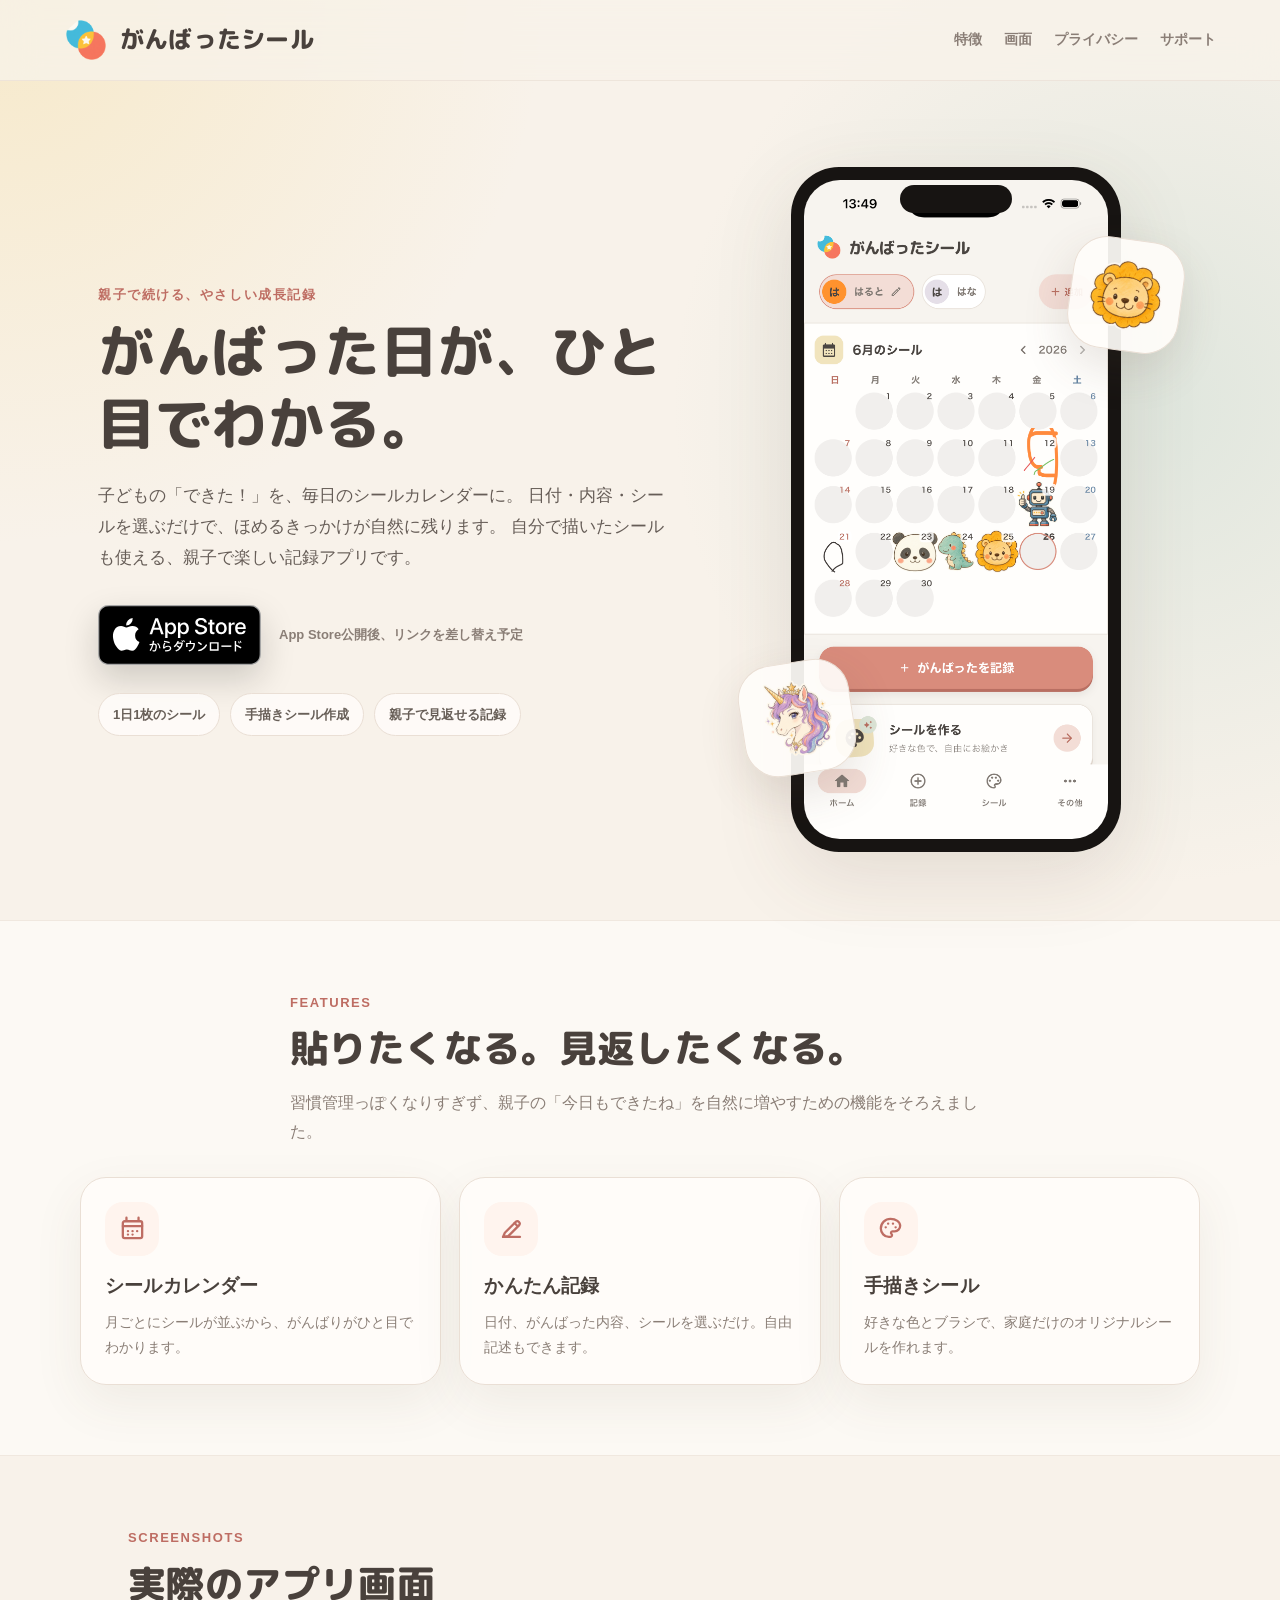
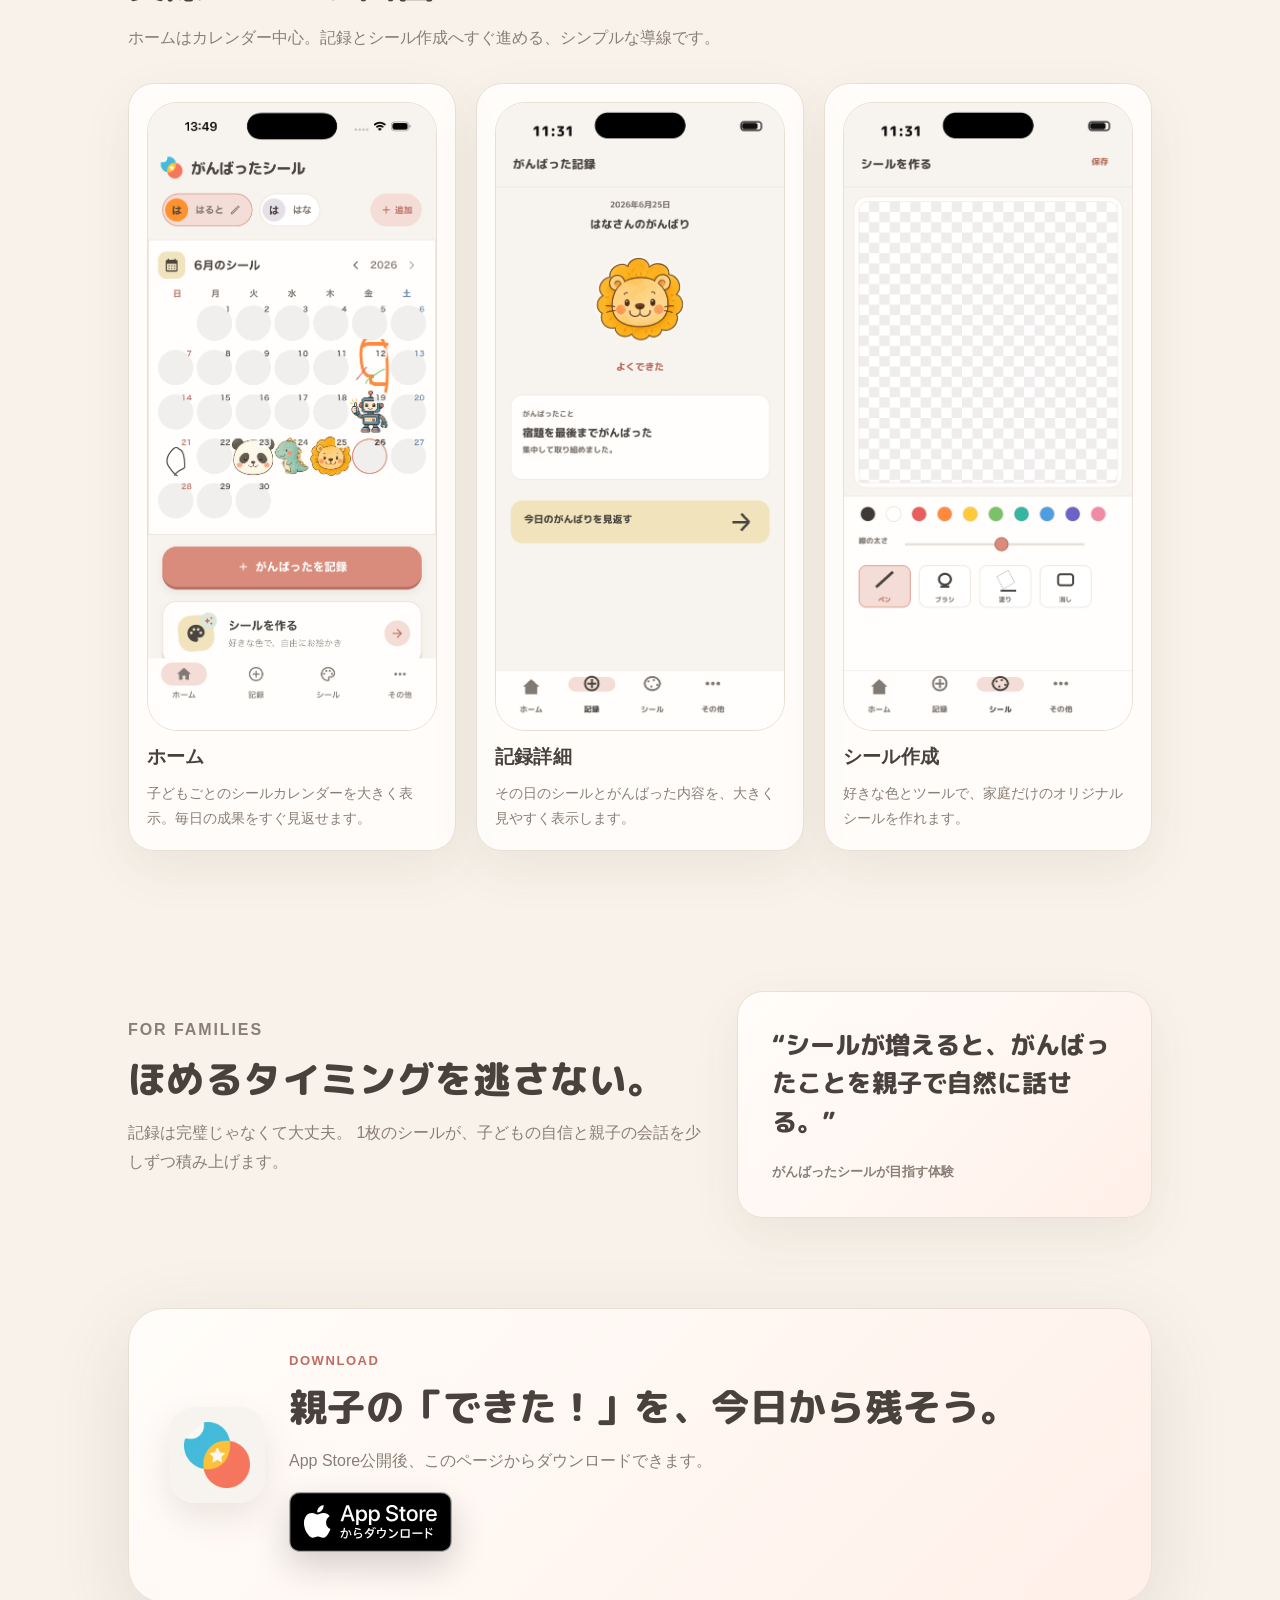
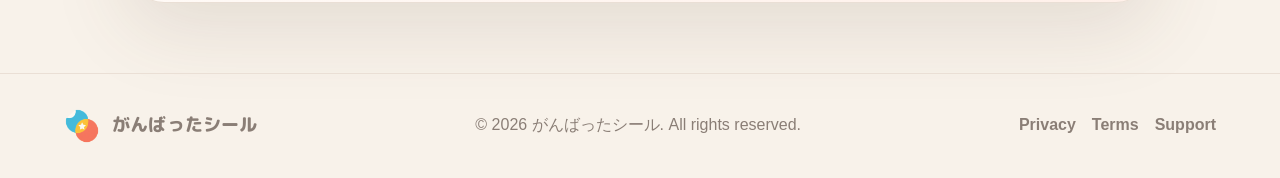
==== docs/index.html @ 775754ea "[Mod] dir" ====
<!doctype html>
<html lang="ja">
<head>
  <meta charset="utf-8">
  <meta name="viewport" content="width=device-width, initial-scale=1">
  <meta name="theme-color" content="#F8F2EA">
  <meta name="description" content="がんばったシールは、子どもの「できた！」をシールカレンダーと手描きシールで楽しく残せる子育て記録アプリです。">
  <meta property="og:title" content="がんばったシール">
  <meta property="og:description" content="子どものがんばりを、シールで見える化。親子で続けやすい、やさしい記録アプリ。">
  <meta property="og:type" content="website">
  <meta property="og:image" content="assets/brand/app_icon.png">
  <title>がんばったシール｜子どもの「できた！」を楽しく残すアプリ</title>
  <link rel="icon" type="image/png" href="favicon.png">
  <link rel="manifest" href="manifest.json">
  <link rel="stylesheet" href="styles.css">
</head>
<body>
  <header class="site-header">
    <a class="brand" href="./" aria-label="がんばったシール ホーム">
      <img src="assets/brand/logo_mark.png" width="44" height="44" alt="">
      <span>がんばったシール</span>
    </a>
    <nav class="site-nav" aria-label="主要メニュー">
      <a href="#features">特徴</a>
      <a href="#screens">画面</a>
      <a href="privacy/">プライバシー</a>
      <a href="support/">サポート</a>
    </nav>
  </header>

  <main>
    <section class="hero">
      <div class="hero-copy">
        <p class="eyebrow">親子で続ける、やさしい成長記録</p>
        <h1>がんばった日が、<br class="sp-break">ひと目でわかる。</h1>
        <p class="lead">
          子どもの「できた！」を、毎日のシールカレンダーに。
          日付・内容・シールを選ぶだけで、ほめるきっかけが自然に残ります。
          自分で描いたシールも使える、親子で楽しい記録アプリです。
        </p>
        <div class="hero-actions" id="download">
          <a class="app-store-badge" href="#download" aria-label="App Storeでダウンロード">
            <img src="assets/store/app-store-badge.svg" width="163" height="60" alt="App Storeからダウンロード">
          </a>
          <span class="release-note">App Store公開後、リンクを差し替え予定</span>
        </div>
        <ul class="trust-list" aria-label="アプリの特徴">
          <li>1日1枚のシール</li>
          <li>手描きシール作成</li>
          <li>親子で見返せる記録</li>
        </ul>
      </div>

      <div class="hero-visual" aria-label="アプリ画面プレビュー">
        <div class="phone-frame phone-frame--photo">
          <img src="assets/screenshots/app-current.png" alt="がんばったシールのホーム画面スクリーンショット">
        </div>
        <div class="floating-sticker sticker-lion">
          <img src="assets/stickers/lion.png" alt="">
        </div>
        <div class="floating-sticker sticker-unicorn">
          <img src="assets/stickers/unicorn.png" alt="">
        </div>
      </div>
    </section>

    <section class="section section--soft" id="features">
      <div class="section-heading">
        <p class="eyebrow">Features</p>
        <h2>貼りたくなる。見返したくなる。</h2>
        <p>
          習慣管理っぽくなりすぎず、親子の「今日もできたね」を自然に増やすための機能をそろえました。
        </p>
      </div>
      <div class="feature-grid feature-grid--three">
        <article class="feature-card">
          <span class="feature-icon" aria-hidden="true">
            <svg viewBox="0 0 24 24">
              <path d="M7 3v3M17 3v3M5.5 6h13A1.5 1.5 0 0 1 20 7.5v11A1.5 1.5 0 0 1 18.5 20h-13A1.5 1.5 0 0 1 4 18.5v-11A1.5 1.5 0 0 1 5.5 6Z"/>
              <path d="M4 10h16"/>
              <path d="M8.2 14.2h.1M12 14.2h.1M15.8 14.2h.1M8.2 17h.1M12 17h.1"/>
            </svg>
          </span>
          <h3>シールカレンダー</h3>
          <p>月ごとにシールが並ぶから、がんばりがひと目でわかります。</p>
        </article>
        <article class="feature-card">
          <span class="feature-icon" aria-hidden="true">
            <svg viewBox="0 0 24 24">
              <path d="M5 19h14"/>
              <path d="M6.5 15.5 15.6 6.4a2 2 0 0 1 2.8 2.8l-9.1 9.1L5 19l1.5-3.5Z"/>
              <path d="m14.5 7.5 2 2"/>
            </svg>
          </span>
          <h3>かんたん記録</h3>
          <p>日付、がんばった内容、シールを選ぶだけ。自由記述もできます。</p>
        </article>
        <article class="feature-card">
          <span class="feature-icon" aria-hidden="true">
            <svg viewBox="0 0 24 24">
              <path d="M12 4a8 8 0 0 0-8 8c0 3.7 2.9 7 6.7 7h1.1a1.5 1.5 0 0 0 1.1-2.5l-.2-.2a1.2 1.2 0 0 1 .9-2h1.9A4.5 4.5 0 0 0 20 9.8C20 6.6 16.5 4 12 4Z"/>
              <path d="M8 11h.1M10 8h.1M14 8h.1M16.2 11h.1"/>
            </svg>
          </span>
          <h3>手描きシール</h3>
          <p>好きな色とブラシで、家庭だけのオリジナルシールを作れます。</p>
        </article>
      </div>
    </section>

    <section class="section" id="screens">
      <div class="section-heading">
        <p class="eyebrow">Screenshots</p>
        <h2>実際のアプリ画面</h2>
        <p>ホームはカレンダー中心。記録とシール作成へすぐ進める、シンプルな導線です。</p>
      </div>
      <div class="screenshot-grid">
        <article class="screenshot-card">
          <div class="screenshot-crop">
            <img src="assets/screenshots/app-current.png" alt="ホーム画面全体">
          </div>
          <h3>ホーム</h3>
          <p>子どもごとのシールカレンダーを大きく表示。毎日の成果をすぐ見返せます。</p>
        </article>
        <article class="screenshot-card">
          <div class="screenshot-crop">
            <img src="assets/screenshots/record-detail.png" alt="がんばった記録の詳細画面">
          </div>
          <h3>記録詳細</h3>
          <p>その日のシールとがんばった内容を、大きく見やすく表示します。</p>
        </article>
        <article class="screenshot-card">
          <div class="screenshot-crop">
            <img src="assets/screenshots/custom-sticker-create.png" alt="手描きシール作成画面">
          </div>
          <h3>シール作成</h3>
          <p>好きな色とツールで、家庭だけのオリジナルシールを作れます。</p>
        </article>
      </div>
    </section>

    <section class="section section--split">
      <div>
        <p class="eyebrow">For families</p>
        <h2>ほめるタイミングを逃さない。</h2>
        <p>
          記録は完璧じゃなくて大丈夫。
          1枚のシールが、子どもの自信と親子の会話を少しずつ積み上げます。
        </p>
      </div>
      <div class="quote-card">
        <p>“シールが増えると、がんばったことを親子で自然に話せる。”</p>
        <span>がんばったシールが目指す体験</span>
      </div>
    </section>

    <section class="section section--download">
      <div class="download-card">
        <img src="assets/brand/app_icon.png" width="96" height="96" alt="がんばったシール アプリアイコン">
        <div>
          <p class="eyebrow">Download</p>
          <h2>親子の「できた！」を、今日から残そう。</h2>
          <p>App Store公開後、このページからダウンロードできます。</p>
          <a class="app-store-badge" href="#download" aria-label="App Storeでダウンロード">
            <img src="assets/store/app-store-badge.svg" width="163" height="60" alt="App Storeからダウンロード">
          </a>
        </div>
      </div>
    </section>
  </main>

  <footer class="site-footer">
    <div class="brand brand--footer">
      <img src="assets/brand/logo_mark.png" width="36" height="36" alt="">
      <span>がんばったシール</span>
    </div>
    <p>© 2026 がんばったシール. All rights reserved.</p>
    <nav aria-label="フッターメニュー">
      <a href="privacy/">Privacy</a>
      <a href="terms/">Terms</a>
      <a href="support/">Support</a>
    </nav>
  </footer>
</body>
</html>
---- docs/styles.css ----
@font-face {
  font-family: "GanbariRounded";
  src: url("assets/fonts/MPLUSRounded1c-ExtraBold.ttf") format("truetype");
  font-display: swap;
  font-weight: 800;
}

:root {
  --bg: #f8f2ea;
  --surface: #fffdfa;
  --surface-soft: #fff4ee;
  --ink: #49413c;
  --muted: #8a7e76;
  --line: #eadfd5;
  --coral: #df897d;
  --coral-dark: #be6d63;
  --mint: #9fc7bd;
  --yellow: #f4d98f;
  --lavender: #dcd5e8;
  --shadow: 0 24px 80px rgba(93, 72, 57, 0.13);
  --radius-xl: 36px;
  --radius-lg: 26px;
  --radius-md: 18px;
  color-scheme: light;
}

* {
  box-sizing: border-box;
}

html {
  scroll-behavior: smooth;
}

body {
  margin: 0;
  background:
    radial-gradient(circle at top left, rgba(244, 217, 143, .35), transparent 34rem),
    radial-gradient(circle at 90% 12%, rgba(159, 199, 189, .28), transparent 30rem),
    var(--bg);
  color: var(--ink);
  font-family: -apple-system, BlinkMacSystemFont, "Hiragino Sans", "Yu Gothic", "YuGothic", "Noto Sans JP", sans-serif;
  line-height: 1.8;
}

a {
  color: inherit;
  text-decoration: none;
}

img {
  max-width: 100%;
  display: block;
}

.site-header {
  position: sticky;
  top: 0;
  z-index: 20;
  display: flex;
  align-items: center;
  justify-content: space-between;
  gap: 24px;
  padding: 18px clamp(18px, 5vw, 72px);
  backdrop-filter: blur(18px);
  background: rgba(248, 242, 234, .78);
  border-bottom: 1px solid rgba(234, 223, 213, .7);
}

.brand {
  display: inline-flex;
  align-items: center;
  gap: 12px;
  font-family: "GanbariRounded", -apple-system, sans-serif;
  font-weight: 800;
  letter-spacing: .01em;
  font-size: clamp(18px, 2vw, 24px);
}

.brand img {
  border-radius: 14px;
}

.site-nav {
  display: flex;
  align-items: center;
  gap: 22px;
  color: var(--muted);
  font-weight: 800;
  font-size: 14px;
}

.site-nav a:hover,
.site-footer a:hover {
  color: var(--coral-dark);
}

.hero {
  display: grid;
  grid-template-columns: minmax(500px, 1.12fr) minmax(320px, .88fr);
  gap: clamp(32px, 4.6vw, 64px);
  align-items: center;
  max-width: 1180px;
  margin: 0 auto;
  padding: clamp(42px, 7vw, 86px) clamp(18px, 5vw, 48px) 68px;
}

.eyebrow {
  margin: 0 0 10px;
  color: var(--coral-dark);
  font-size: 13px;
  font-weight: 900;
  letter-spacing: .12em;
  text-transform: uppercase;
}

h1,
h2,
h3,
h4 {
  margin: 0;
  line-height: 1.28;
  letter-spacing: .01em;
}

h1,
h2 {
  font-family: "GanbariRounded", -apple-system, sans-serif;
  font-weight: 800;
}

h1 {
  font-size: clamp(36px, 4.4vw, 56px);
  max-width: 720px;
}

.sp-break {
  display: none;
}

h2 {
  font-size: clamp(26px, 3.2vw, 38px);
}

h3 {
  font-size: 19px;
}

.lead {
  max-width: 660px;
  margin: 22px 0 0;
  color: #665d57;
  font-size: clamp(15px, 1.45vw, 17px);
}

.hero-actions {
  display: flex;
  align-items: center;
  flex-wrap: wrap;
  gap: 14px 18px;
  margin-top: 32px;
}

.app-store-badge {
  display: inline-flex;
  width: fit-content;
  border-radius: 9px;
  box-shadow: 0 14px 34px rgba(23, 20, 18, .18);
  transition: transform .18s ease, box-shadow .18s ease;
}

.app-store-badge:hover {
  transform: translateY(-2px);
  box-shadow: 0 18px 42px rgba(23, 20, 18, .22);
}

.app-store-badge img {
  width: 163px;
  height: auto;
}

.release-note {
  color: var(--muted);
  font-size: 13px;
  font-weight: 700;
}

.trust-list {
  display: flex;
  gap: 10px;
  flex-wrap: wrap;
  margin: 28px 0 0;
  padding: 0;
  list-style: none;
}

.trust-list li {
  padding: 9px 14px;
  color: #685f58;
  background: rgba(255, 253, 250, .82);
  border: 1px solid var(--line);
  border-radius: 999px;
  font-size: 13px;
  font-weight: 800;
}

.hero-visual {
  position: relative;
  min-height: 590px;
}

.phone-frame {
  position: relative;
  width: min(330px, 78vw);
  margin: 0 auto;
  padding: 13px;
  background: #171412;
  border-radius: 48px;
  box-shadow: var(--shadow);
}

.phone-frame::before {
  content: "";
  position: absolute;
  top: 18px;
  left: 50%;
  width: 112px;
  height: 28px;
  transform: translateX(-50%);
  border-radius: 999px;
  background: #171412;
  z-index: 2;
}

.phone-frame--photo img {
  aspect-ratio: 1179 / 2556;
  width: 100%;
  height: auto;
  border-radius: 36px;
  object-fit: cover;
}

.floating-sticker {
  position: absolute;
  display: grid;
  place-items: center;
  width: 112px;
  height: 112px;
  padding: 12px;
  background: rgba(255, 253, 250, .92);
  border: 1px solid var(--line);
  border-radius: 34px;
  box-shadow: 0 18px 46px rgba(93, 72, 57, .14);
}

.sticker-lion {
  right: 0;
  top: 72px;
  transform: rotate(8deg);
}

.sticker-unicorn {
  left: 10px;
  bottom: 78px;
  transform: rotate(-9deg);
}

.section {
  max-width: 1120px;
  margin: 0 auto;
  padding: 70px clamp(18px, 5vw, 48px);
}

.section--soft {
  max-width: none;
  margin: 0;
  background: rgba(255, 253, 250, .62);
  border-block: 1px solid rgba(234, 223, 213, .65);
}

.section--soft > * {
  max-width: 1120px;
  margin-inline: auto;
}

.section-heading {
  max-width: 700px;
  margin-bottom: 30px;
}

.section-heading p:not(.eyebrow),
.section--split p {
  color: var(--muted);
  font-size: 16px;
}

.feature-grid,
.screen-grid {
  display: grid;
  grid-template-columns: repeat(4, minmax(0, 1fr));
  gap: 18px;
}

.feature-grid--three {
  grid-template-columns: repeat(3, minmax(0, 1fr));
}

.feature-card,
.screen-card,
.quote-card,
.legal-card {
  background: rgba(255, 253, 250, .9);
  border: 1px solid var(--line);
  border-radius: var(--radius-lg);
  box-shadow: 0 18px 50px rgba(93, 72, 57, .08);
}

.feature-card {
  padding: 24px;
}

.feature-icon {
  display: grid;
  place-items: center;
  width: 54px;
  height: 54px;
  margin-bottom: 18px;
  background: var(--surface-soft);
  border-radius: 18px;
  color: var(--coral-dark);
}

.feature-icon svg {
  width: 29px;
  height: 29px;
  fill: none;
  stroke: currentColor;
  stroke-width: 1.9;
  stroke-linecap: round;
  stroke-linejoin: round;
}

.feature-card p,
.screen-card p {
  margin: 12px 0 0;
  color: var(--muted);
  font-size: 14px;
}

.screen-grid {
  grid-template-columns: repeat(3, minmax(0, 1fr));
}

.screen-card {
  padding: 18px;
}

.screenshot-grid {
  display: grid;
  grid-template-columns: repeat(3, minmax(0, 1fr));
  gap: 20px;
  align-items: start;
}

.screenshot-card {
  display: flex;
  flex-direction: column;
  gap: 12px;
  padding: 18px;
  background: rgba(255, 253, 250, .94);
  border: 1px solid var(--line);
  border-radius: var(--radius-lg);
  box-shadow: 0 18px 50px rgba(93, 72, 57, .08);
}

.screenshot-card h3 {
  margin-top: 2px;
}

.screenshot-card p {
  margin: 0;
  color: var(--muted);
  font-size: 14px;
}

.screenshot-crop {
  overflow: hidden;
  background: #fff;
  border: 1px solid var(--line);
  border-radius: 30px;
  aspect-ratio: 1179 / 2556;
}

.screenshot-crop img {
  width: 100%;
  height: 100%;
  object-fit: cover;
  object-position: top center;
}

.section--split {
  display: grid;
  grid-template-columns: minmax(0, 1fr) minmax(280px, .72fr);
  gap: 32px;
  align-items: center;
}

.quote-card {
  padding: 34px;
  background: linear-gradient(135deg, #fffdfa, #fff0e9);
}

.quote-card p {
  margin: 0;
  color: var(--ink);
  font-family: "GanbariRounded", -apple-system, sans-serif;
  font-size: clamp(20px, 2.5vw, 25px);
  line-height: 1.55;
}

.section--download {
  padding-top: 20px;
}

.download-card {
  display: grid;
  grid-template-columns: auto minmax(0, 1fr);
  gap: 24px;
  align-items: center;
  padding: clamp(24px, 4vw, 40px);
  background: linear-gradient(135deg, #fffdfa, #fff0e9);
  border: 1px solid var(--line);
  border-radius: var(--radius-xl);
  box-shadow: var(--shadow);
}

.download-card > img {
  border-radius: 26px;
  box-shadow: 0 14px 34px rgba(93, 72, 57, .12);
}

.download-card p:not(.eyebrow) {
  color: var(--muted);
}

.quote-card span {
  display: block;
  margin-top: 18px;
  color: var(--muted);
  font-size: 13px;
  font-weight: 900;
}

.policy-links {
  display: flex;
  gap: 14px;
  flex-wrap: wrap;
}

.policy-links a,
.legal-back,
.contact-button {
  display: inline-flex;
  align-items: center;
  justify-content: center;
  min-height: 48px;
  padding: 10px 18px;
  color: var(--ink);
  background: #fffdfa;
  border: 1px solid var(--line);
  border-radius: 999px;
  font-weight: 900;
  box-shadow: 0 10px 26px rgba(93, 72, 57, .07);
}

.site-footer {
  display: flex;
  align-items: center;
  justify-content: space-between;
  gap: 18px;
  flex-wrap: wrap;
  padding: 34px clamp(18px, 5vw, 72px);
  color: var(--muted);
  border-top: 1px solid var(--line);
}

.brand--footer {
  font-size: 18px;
}

.site-footer p {
  margin: 0;
}

.site-footer nav {
  display: flex;
  gap: 16px;
  font-weight: 800;
}

.legal-main {
  max-width: 920px;
  margin: 0 auto;
  padding: 48px clamp(18px, 5vw, 48px) 84px;
}

.legal-hero {
  margin-bottom: 28px;
}

.legal-hero h1 {
  font-size: clamp(36px, 5vw, 58px);
}

.legal-meta {
  color: var(--muted);
  font-weight: 800;
}

.legal-card {
  padding: clamp(22px, 4vw, 42px);
}

.legal-card h2 {
  margin-top: 34px;
  font-size: 24px;
}

.legal-card h2:first-child {
  margin-top: 0;
}

.legal-card p {
  color: #665d57;
}

.legal-card ul {
  padding-left: 1.4em;
  color: #665d57;
}

.support-grid {
  display: grid;
  grid-template-columns: repeat(2, minmax(0, 1fr));
  gap: 16px;
  margin-top: 22px;
}

.support-item {
  padding: 22px;
  background: #fffdfa;
  border: 1px solid var(--line);
  border-radius: var(--radius-md);
}

.support-item h2 {
  margin: 0 0 8px;
  font-size: 20px;
}

.contact-box {
  margin-top: 24px;
  padding: 24px;
  background: var(--surface-soft);
  border-radius: var(--radius-lg);
}

@media (max-width: 920px) {
  .site-header {
    align-items: flex-start;
    flex-direction: column;
  }

  .site-nav {
    width: 100%;
    overflow-x: auto;
    padding-bottom: 2px;
  }

  .hero,
  .section--split {
    grid-template-columns: 1fr;
  }

  .hero-visual {
    min-height: auto;
  }

  .feature-grid,
  .screen-grid,
  .screenshot-grid,
  .support-grid {
    grid-template-columns: 1fr;
  }

  .download-card {
    grid-template-columns: 1fr;
  }

  .floating-sticker {
    width: 86px;
    height: 86px;
  }
}

@media (max-width: 560px) {
  .hero {
    padding-top: 34px;
  }

  h1 {
    font-size: clamp(34px, 10vw, 44px);
  }

  .sp-break {
    display: inline;
  }

  h2 {
    font-size: clamp(24px, 7vw, 31px);
  }

  .phone-frame {
    width: min(330px, 92vw);
    border-radius: 42px;
  }

  .site-header {
    gap: 12px;
    padding-block: 14px;
  }

  .brand {
    font-size: 18px;
  }

  .section {
    padding-block: 54px;
  }

  .screenshot-card,
  .feature-card {
    padding: 16px;
  }

  .sticker-lion {
    right: -4px;
    top: 28px;
  }

  .sticker-unicorn {
    left: -2px;
    bottom: 32px;
  }
}
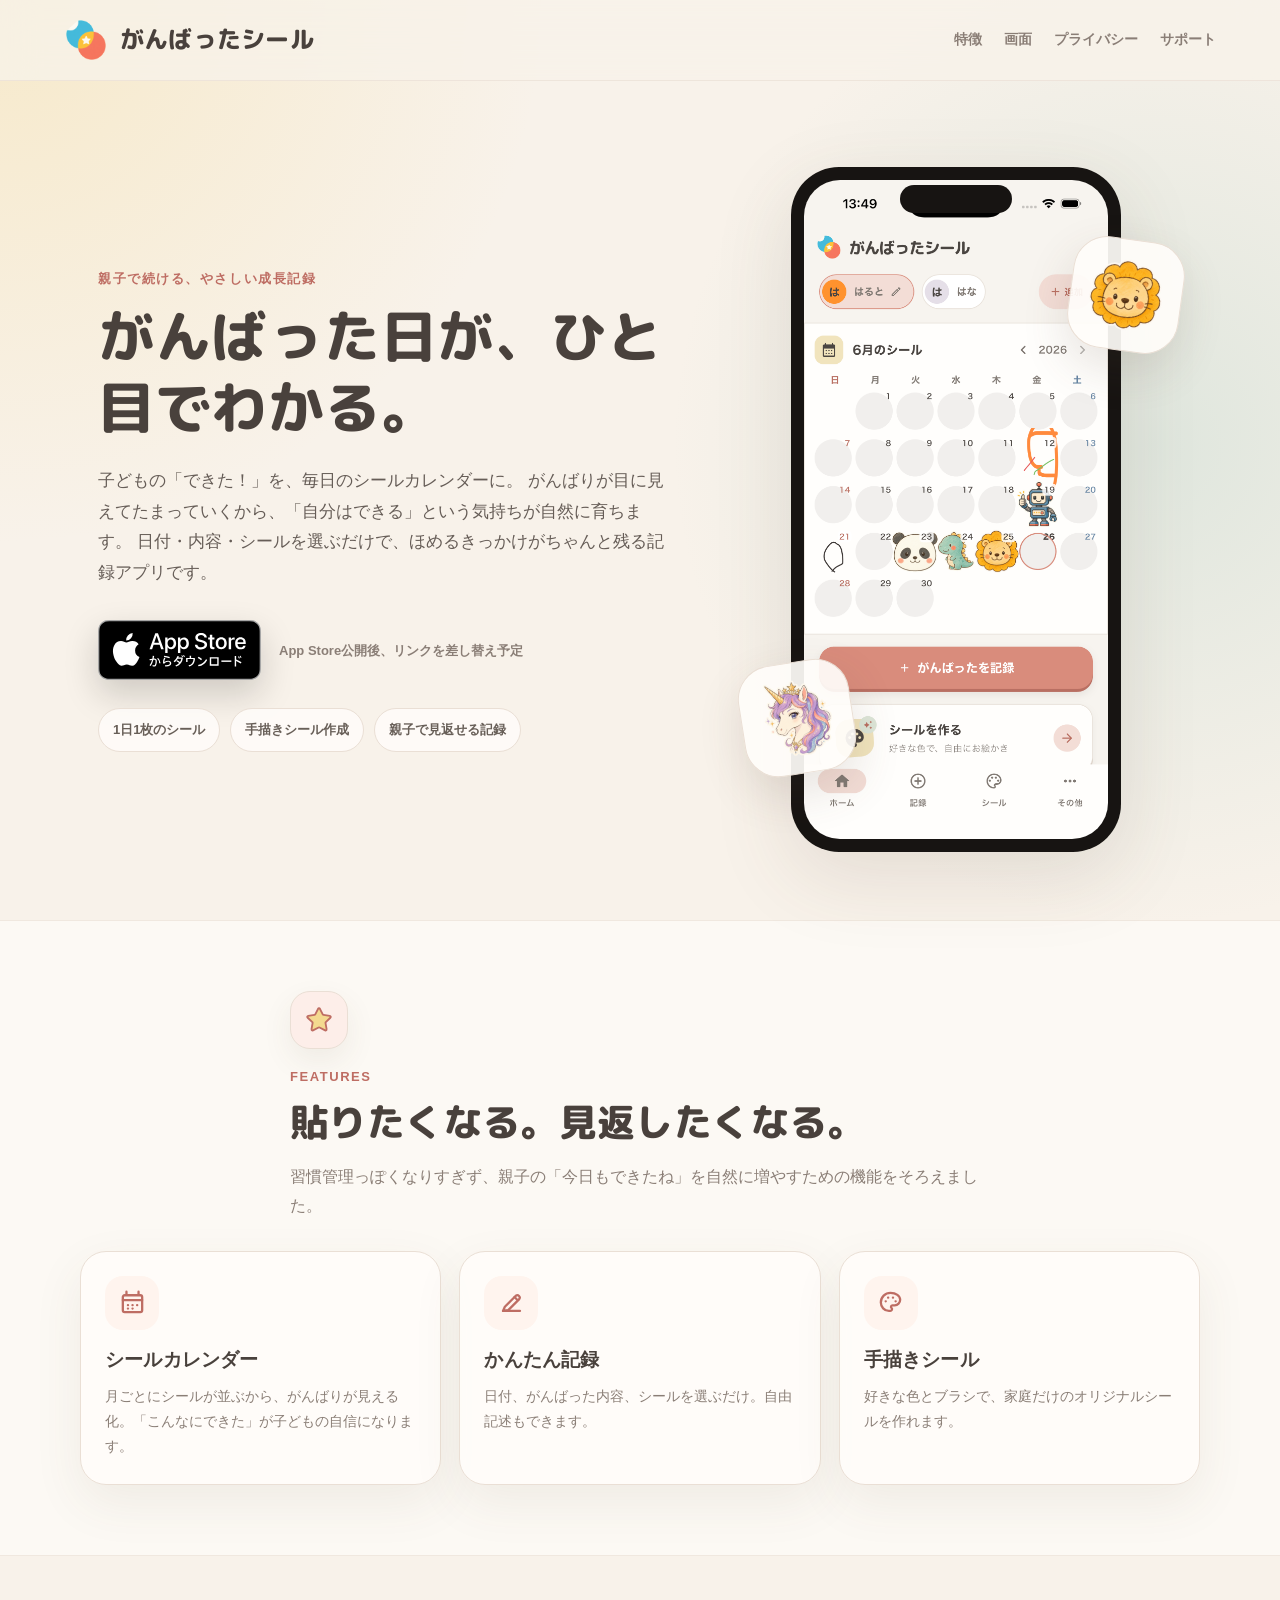
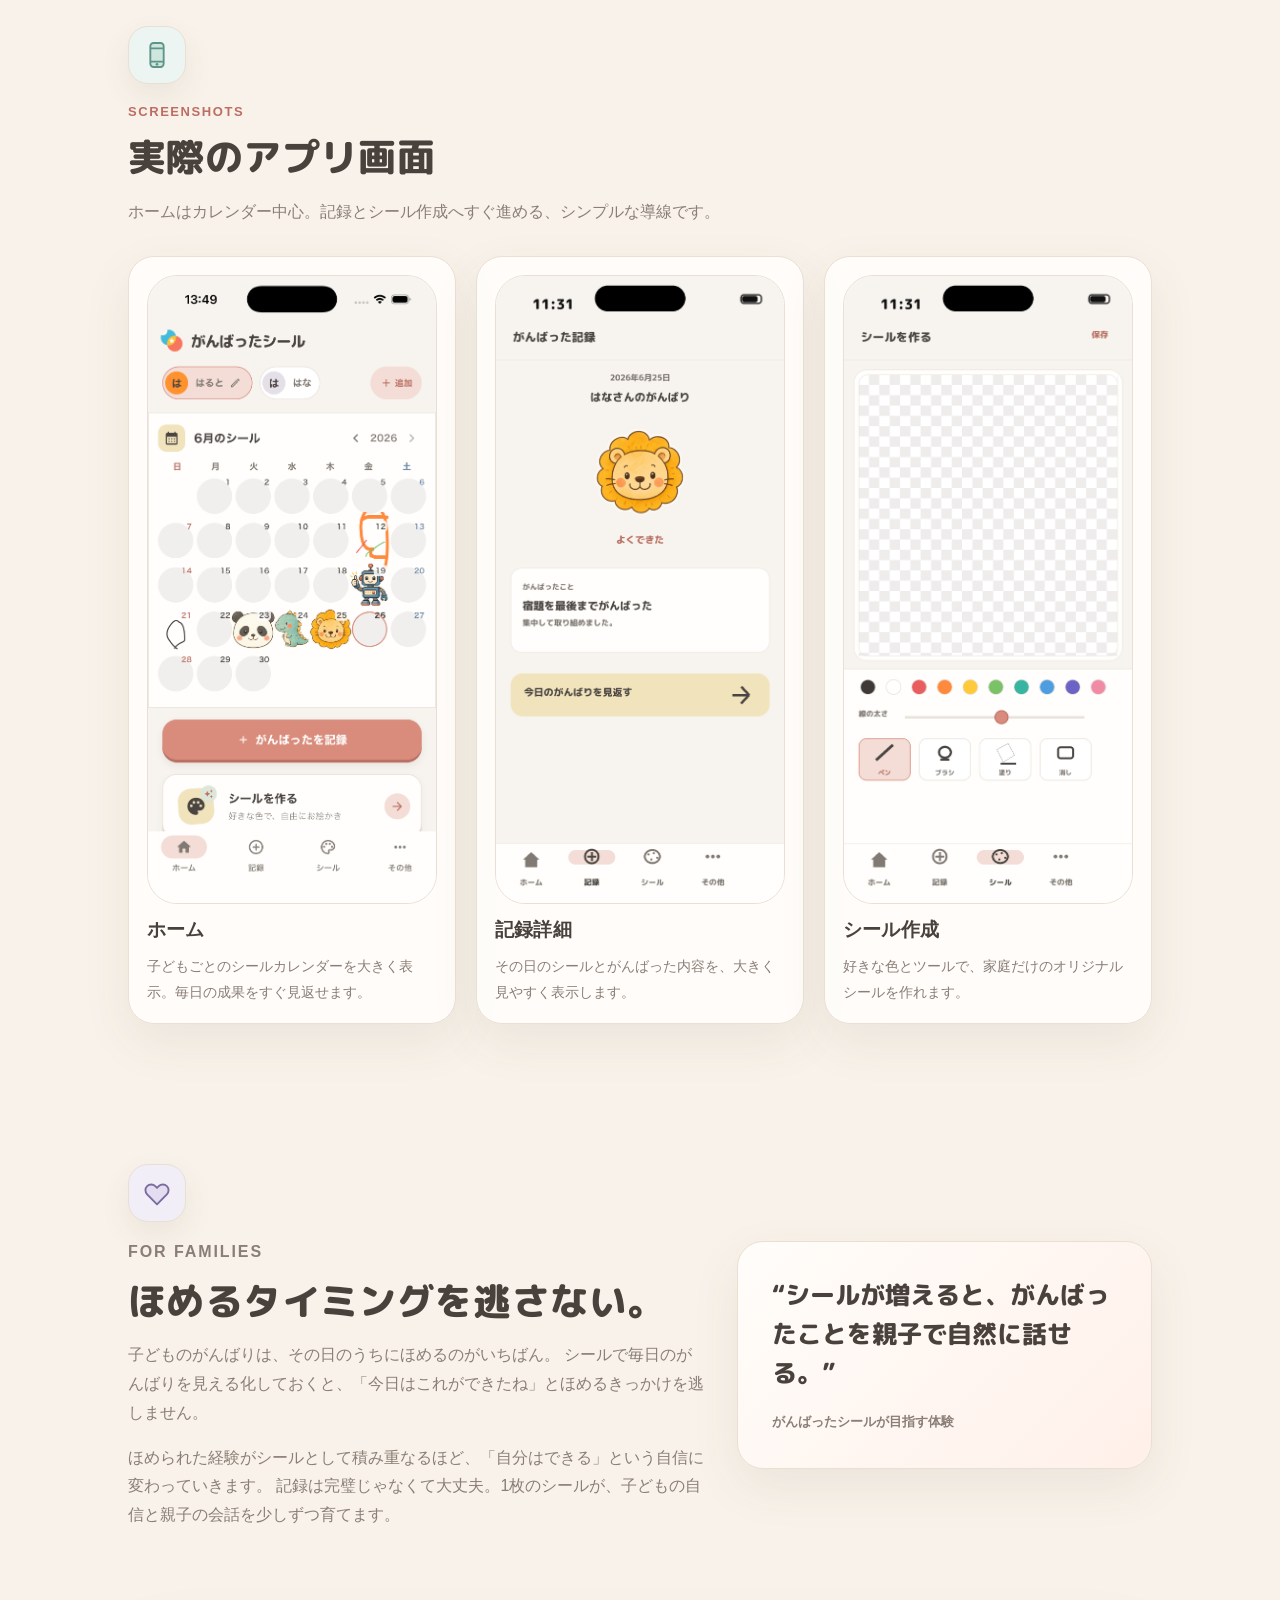
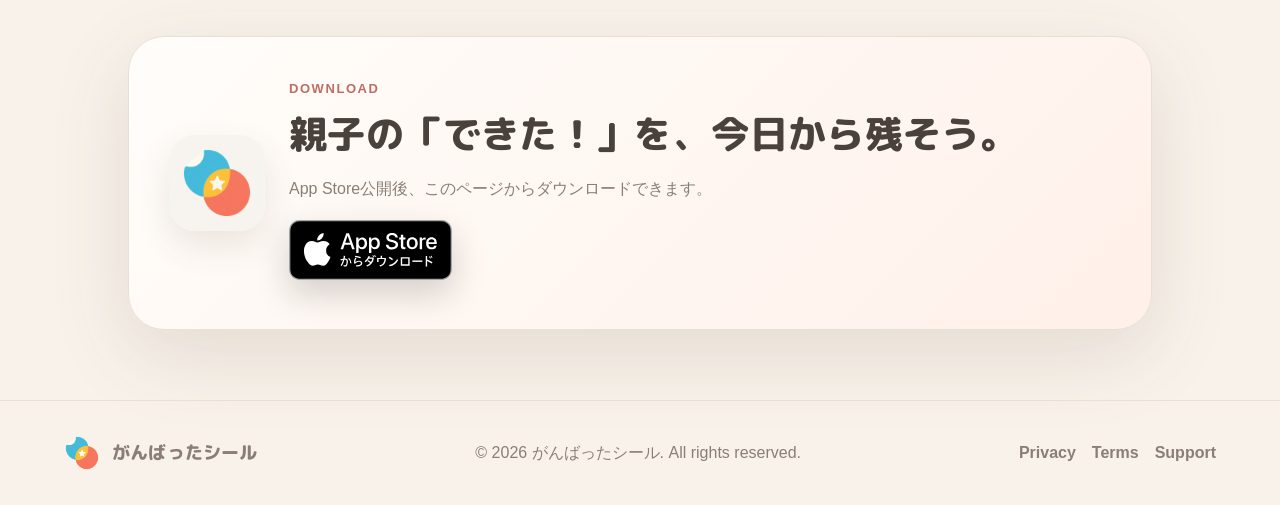
==== commit 00fd742f: "[Mod] icon" ====
--- a/docs/index.html
+++ b/docs/index.html
@@ -35,8 +35,8 @@
         <h1>がんばった日が、<br class="sp-break">ひと目でわかる。</h1>
         <p class="lead">
           子どもの「できた！」を、毎日のシールカレンダーに。
-          日付・内容・シールを選ぶだけで、ほめるきっかけが自然に残ります。
-          自分で描いたシールも使える、親子で楽しい記録アプリです。
+          がんばりが目に見えてたまっていくから、「自分はできる」という気持ちが自然に育ちます。
+          日付・内容・シールを選ぶだけで、ほめるきっかけがちゃんと残る記録アプリです。
         </p>
         <div class="hero-actions" id="download">
           <a class="app-store-badge" href="#download" aria-label="App Storeでダウンロード">
@@ -66,6 +66,11 @@
 
     <section class="section section--soft" id="features">
       <div class="section-heading">
+        <span class="section-icon section-icon--coral" aria-hidden="true">
+          <svg viewBox="0 0 24 24" fill="none">
+            <path d="M11.3 3.6a.8.8 0 0 1 1.4 0l2.1 4.2a.8.8 0 0 0 .6.4l4.7.7a.8.8 0 0 1 .4 1.4l-3.4 3.3a.8.8 0 0 0-.2.7l.8 4.6a.8.8 0 0 1-1.1.9l-4.2-2.2a.8.8 0 0 0-.7 0l-4.2 2.2a.8.8 0 0 1-1.1-.9l.8-4.6a.8.8 0 0 0-.2-.7L3.5 10.3a.8.8 0 0 1 .4-1.4l4.7-.7a.8.8 0 0 0 .6-.4l2.1-4.2Z" fill="#f4d98f" stroke="#be6d63" stroke-width="1.4" stroke-linejoin="round"/>
+          </svg>
+        </span>
         <p class="eyebrow">Features</p>
         <h2>貼りたくなる。見返したくなる。</h2>
         <p>
@@ -82,7 +87,7 @@
             </svg>
           </span>
           <h3>シールカレンダー</h3>
-          <p>月ごとにシールが並ぶから、がんばりがひと目でわかります。</p>
+          <p>月ごとにシールが並ぶから、がんばりが見える化。「こんなにできた」が子どもの自信になります。</p>
         </article>
         <article class="feature-card">
           <span class="feature-icon" aria-hidden="true">
@@ -110,6 +115,13 @@
 
     <section class="section" id="screens">
       <div class="section-heading">
+        <span class="section-icon section-icon--mint" aria-hidden="true">
+          <svg viewBox="0 0 24 24" fill="none">
+            <rect x="7" y="3" width="10" height="18" rx="2.4" fill="#cfe6df" stroke="#5f9488" stroke-width="1.4"/>
+            <path d="M7 7h10M7 17h10" stroke="#5f9488" stroke-width="1.4"/>
+            <circle cx="12" cy="19" r="1" fill="#5f9488"/>
+          </svg>
+        </span>
         <p class="eyebrow">Screenshots</p>
         <h2>実際のアプリ画面</h2>
         <p>ホームはカレンダー中心。記録とシール作成へすぐ進める、シンプルな導線です。</p>
@@ -141,11 +153,20 @@
 
     <section class="section section--split">
       <div>
+        <span class="section-icon section-icon--lavender" aria-hidden="true">
+          <svg viewBox="0 0 24 24" fill="none">
+            <path d="M12 20.5 4.6 13a4.3 4.3 0 0 1 6.1-6.1l1.3 1.3 1.3-1.3a4.3 4.3 0 0 1 6.1 6.1L12 20.5Z" fill="#e3ddf0" stroke="#7a6ca0" stroke-width="1.4" stroke-linejoin="round"/>
+          </svg>
+        </span>
         <p class="eyebrow">For families</p>
         <h2>ほめるタイミングを逃さない。</h2>
         <p>
-          記録は完璧じゃなくて大丈夫。
-          1枚のシールが、子どもの自信と親子の会話を少しずつ積み上げます。
+          子どものがんばりは、その日のうちにほめるのがいちばん。
+          シールで毎日のがんばりを見える化しておくと、「今日はこれができたね」とほめるきっかけを逃しません。
+        </p>
+        <p>
+          ほめられた経験がシールとして積み重なるほど、「自分はできる」という自信に変わっていきます。
+          記録は完璧じゃなくて大丈夫。1枚のシールが、子どもの自信と親子の会話を少しずつ育てます。
         </p>
       </div>
       <div class="quote-card">
--- a/docs/styles.css
+++ b/docs/styles.css
@@ -288,6 +288,35 @@
   margin-bottom: 30px;
 }
 
+.section-icon {
+  display: inline-grid;
+  place-items: center;
+  width: 58px;
+  height: 58px;
+  margin-bottom: 16px;
+  background: var(--surface-soft);
+  border: 1px solid var(--line);
+  border-radius: 20px;
+  box-shadow: 0 12px 30px rgba(93, 72, 57, .08);
+}
+
+.section-icon svg {
+  width: 32px;
+  height: 32px;
+}
+
+.section-icon--coral {
+  background: #fdeee9;
+}
+
+.section-icon--mint {
+  background: #ecf5f2;
+}
+
+.section-icon--lavender {
+  background: #f1eef8;
+}
+
 .section-heading p:not(.eyebrow),
 .section--split p {
   color: var(--muted);
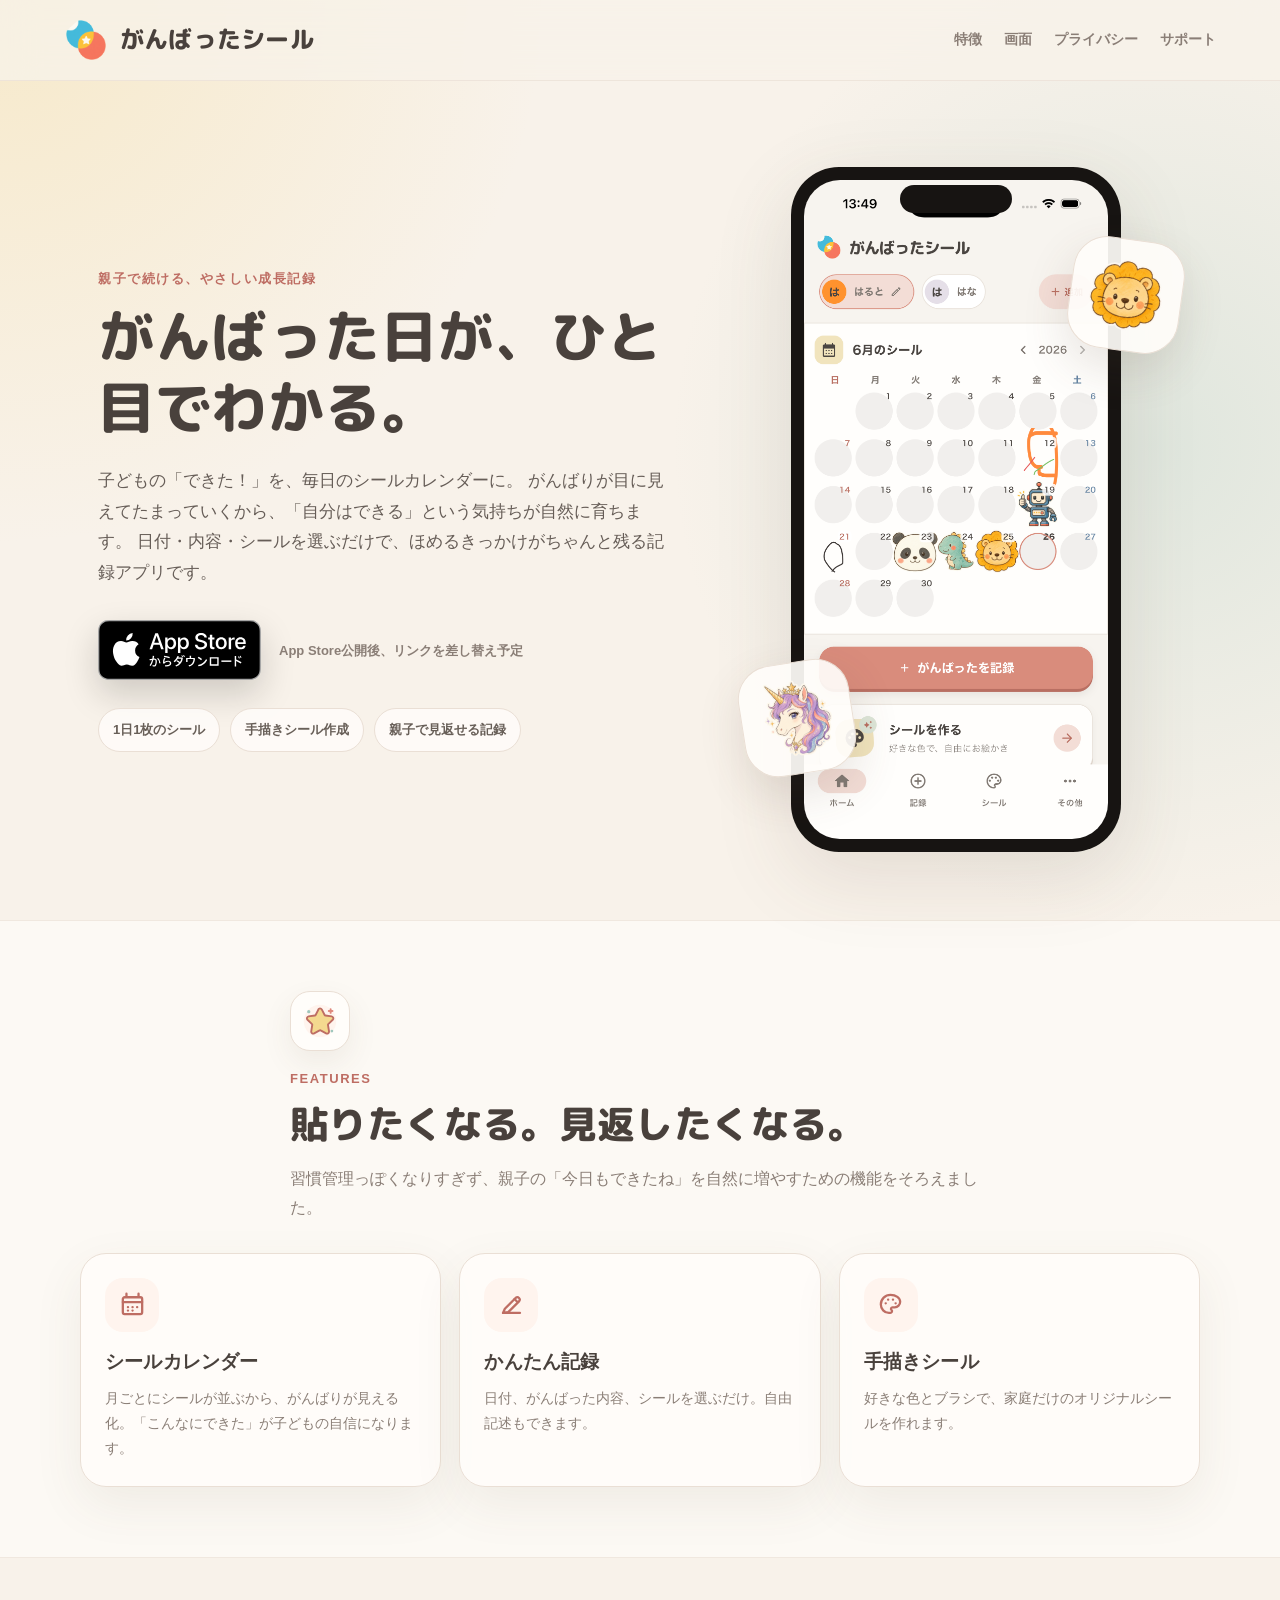
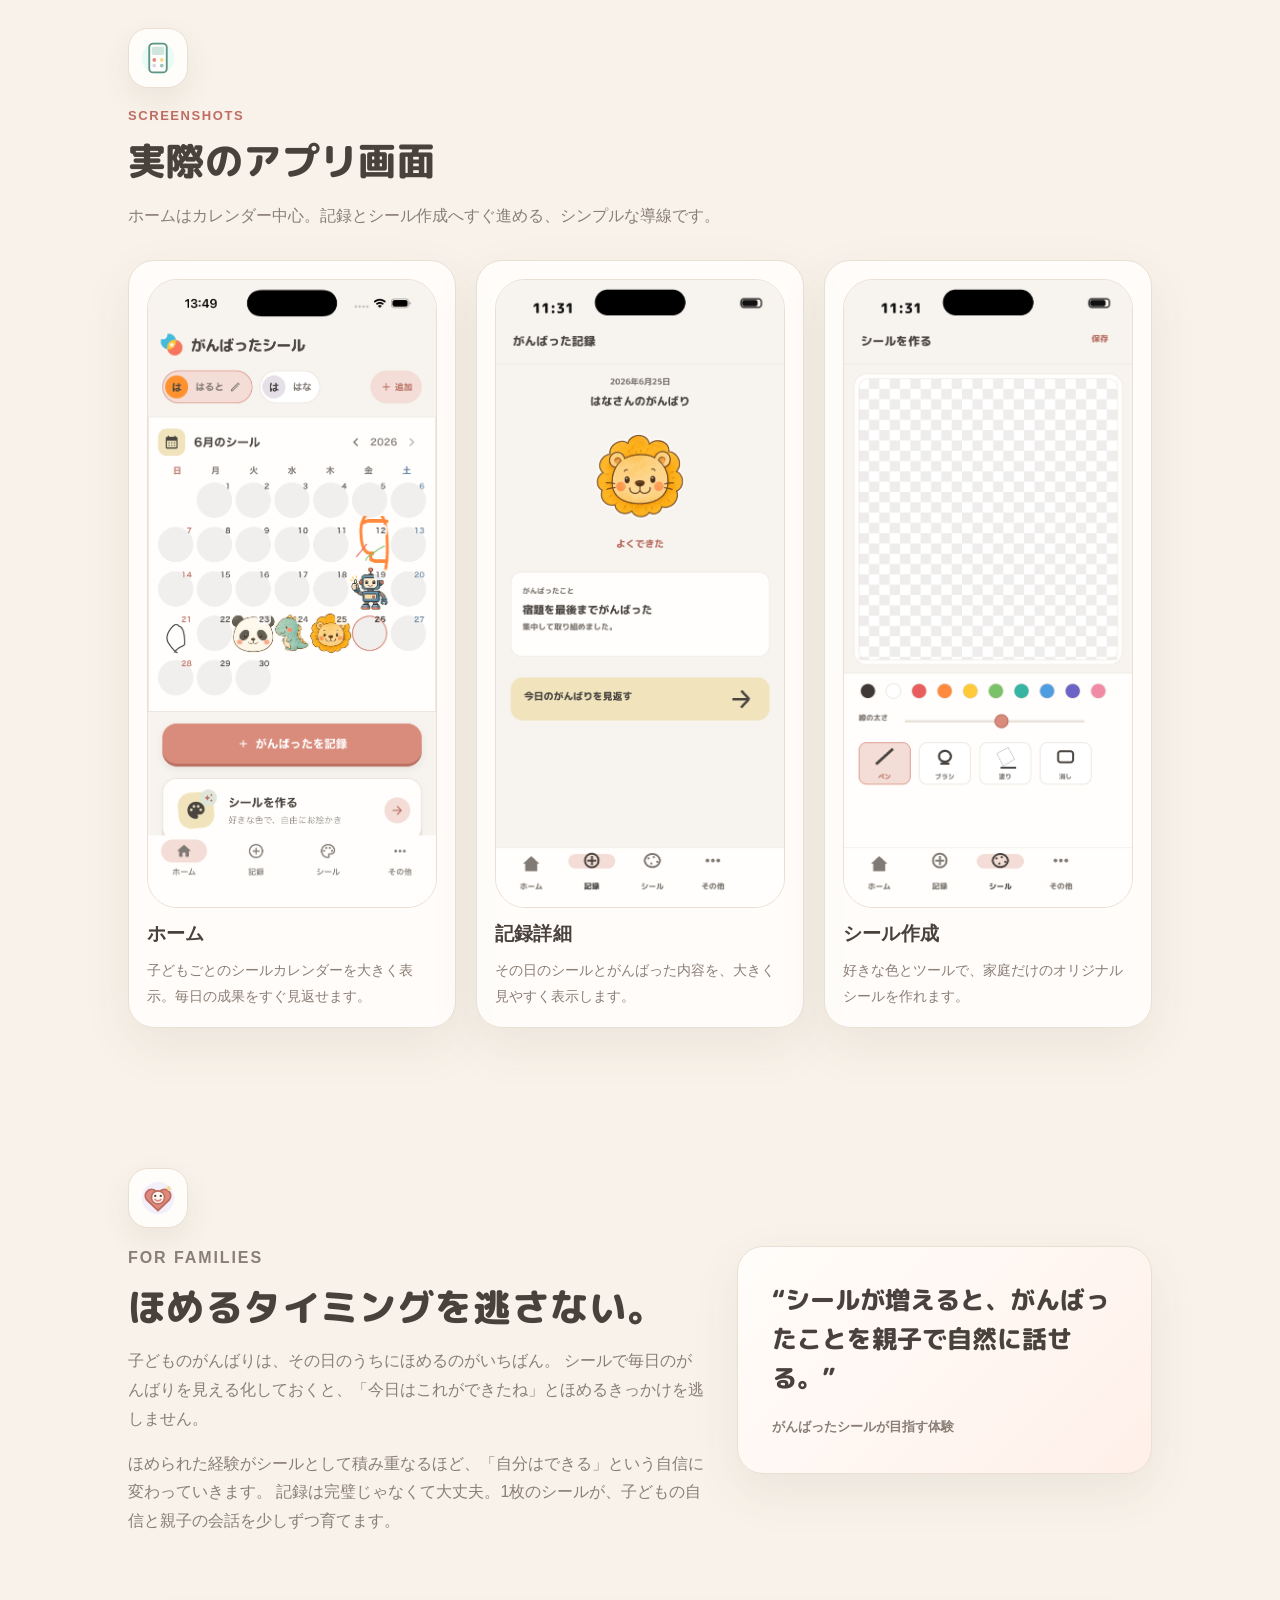
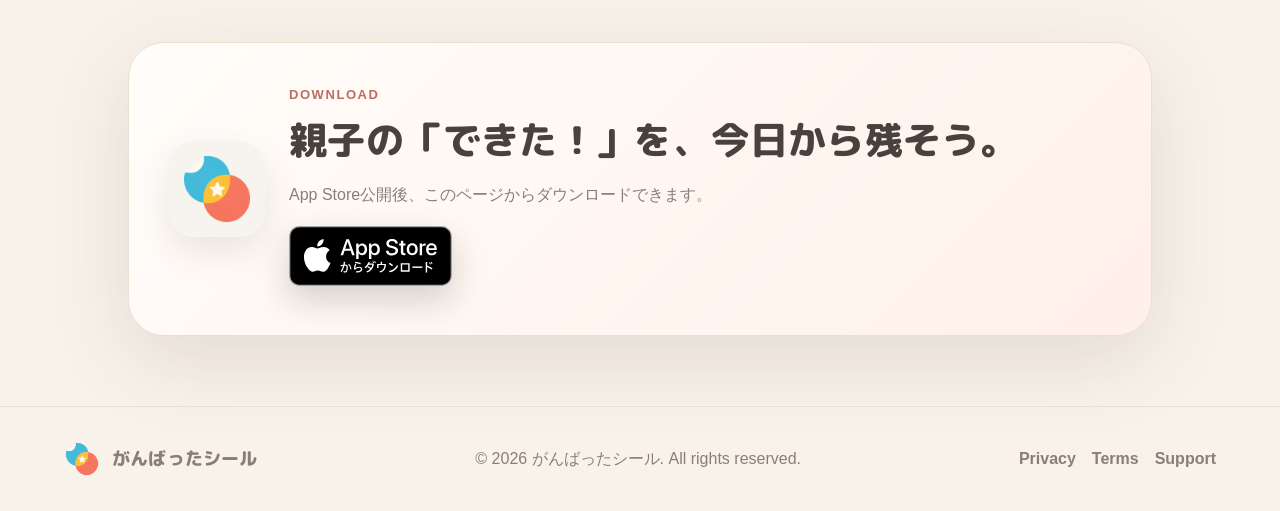
==== commit 91988b02: "[Mod] icon" ====
--- a/docs/index.html
+++ b/docs/index.html
@@ -67,8 +67,12 @@
     <section class="section section--soft" id="features">
       <div class="section-heading">
         <span class="section-icon section-icon--coral" aria-hidden="true">
-          <svg viewBox="0 0 24 24" fill="none">
-            <path d="M11.3 3.6a.8.8 0 0 1 1.4 0l2.1 4.2a.8.8 0 0 0 .6.4l4.7.7a.8.8 0 0 1 .4 1.4l-3.4 3.3a.8.8 0 0 0-.2.7l.8 4.6a.8.8 0 0 1-1.1.9l-4.2-2.2a.8.8 0 0 0-.7 0l-4.2 2.2a.8.8 0 0 1-1.1-.9l.8-4.6a.8.8 0 0 0-.2-.7L3.5 10.3a.8.8 0 0 1 .4-1.4l4.7-.7a.8.8 0 0 0 .6-.4l2.1-4.2Z" fill="#f4d98f" stroke="#be6d63" stroke-width="1.4" stroke-linejoin="round"/>
+          <svg viewBox="0 0 32 32" fill="none">
+            <circle cx="16" cy="16" r="13" fill="#fff4ee"/>
+            <path d="M14.6 6.7a1.6 1.6 0 0 1 2.8 0l2.3 4.5a.8.8 0 0 0 .6.4l5 .7a1.6 1.6 0 0 1 .9 2.7l-3.6 3.5a.8.8 0 0 0-.2.7l.8 5a1.6 1.6 0 0 1-2.3 1.7l-4.4-2.4a.8.8 0 0 0-.8 0l-4.4 2.4a1.6 1.6 0 0 1-2.3-1.7l.8-5a.8.8 0 0 0-.2-.7l-3.6-3.5a1.6 1.6 0 0 1 .9-2.7l5-.7a.8.8 0 0 0 .6-.4l2.3-4.5Z" fill="#f4d98f" stroke="#be6d63" stroke-width="1.5" stroke-linejoin="round"/>
+            <path d="M24.5 6.5v3M23 8h3" stroke="#df897d" stroke-width="1.5" stroke-linecap="round"/>
+            <circle cx="7" cy="8.5" r="1.3" fill="#9fc7bd"/>
+            <circle cx="25.5" cy="24" r="1.1" fill="#9fc7bd"/>
           </svg>
         </span>
         <p class="eyebrow">Features</p>
@@ -116,10 +120,14 @@
     <section class="section" id="screens">
       <div class="section-heading">
         <span class="section-icon section-icon--mint" aria-hidden="true">
-          <svg viewBox="0 0 24 24" fill="none">
-            <rect x="7" y="3" width="10" height="18" rx="2.4" fill="#cfe6df" stroke="#5f9488" stroke-width="1.4"/>
-            <path d="M7 7h10M7 17h10" stroke="#5f9488" stroke-width="1.4"/>
-            <circle cx="12" cy="19" r="1" fill="#5f9488"/>
+          <svg viewBox="0 0 32 32" fill="none">
+            <circle cx="16" cy="16" r="13" fill="#eafaf5"/>
+            <rect x="9" y="4.5" width="14" height="23" rx="3" fill="#fffdfa" stroke="#5f9488" stroke-width="1.5"/>
+            <rect x="11" y="7" width="10" height="6.5" rx="1.6" fill="#cfe6df"/>
+            <circle cx="13" cy="17.5" r="1.5" fill="#df897d"/>
+            <circle cx="19" cy="17.5" r="1.5" fill="#f4d98f"/>
+            <circle cx="13" cy="22" r="1.5" fill="#dcd5e8"/>
+            <circle cx="19" cy="22" r="1.5" fill="#9fc7bd"/>
           </svg>
         </span>
         <p class="eyebrow">Screenshots</p>
@@ -154,8 +162,13 @@
     <section class="section section--split">
       <div>
         <span class="section-icon section-icon--lavender" aria-hidden="true">
-          <svg viewBox="0 0 24 24" fill="none">
-            <path d="M12 20.5 4.6 13a4.3 4.3 0 0 1 6.1-6.1l1.3 1.3 1.3-1.3a4.3 4.3 0 0 1 6.1 6.1L12 20.5Z" fill="#e3ddf0" stroke="#7a6ca0" stroke-width="1.4" stroke-linejoin="round"/>
+          <svg viewBox="0 0 32 32" fill="none">
+            <circle cx="16" cy="16" r="13" fill="#f3f0fa"/>
+            <path d="M16 26 7 17.4a5 5 0 0 1 7.1-7l1.9 1.9 1.9-1.9a5 5 0 0 1 7.1 7L16 26Z" fill="#df897d" stroke="#be6d63" stroke-width="1.4" stroke-linejoin="round"/>
+            <circle cx="16" cy="15.5" r="5.2" fill="#fff4ee" stroke="#be6d63" stroke-width="1.3"/>
+            <path d="M13.8 14.3h.01M18.2 14.3h.01" stroke="#49413c" stroke-width="1.8" stroke-linecap="round"/>
+            <path d="M13.7 17.2a3 3 0 0 0 4.6 0" stroke="#df897d" stroke-width="1.4" stroke-linecap="round"/>
+            <path d="M24.5 7v2.6M23.2 8.3h2.6" stroke="#f4d98f" stroke-width="1.6" stroke-linecap="round"/>
           </svg>
         </span>
         <p class="eyebrow">For families</p>
--- a/docs/styles.css
+++ b/docs/styles.css
@@ -291,30 +291,18 @@
 .section-icon {
   display: inline-grid;
   place-items: center;
-  width: 58px;
-  height: 58px;
+  width: 60px;
+  height: 60px;
   margin-bottom: 16px;
-  background: var(--surface-soft);
+  background: var(--surface);
   border: 1px solid var(--line);
   border-radius: 20px;
   box-shadow: 0 12px 30px rgba(93, 72, 57, .08);
 }
 
 .section-icon svg {
-  width: 32px;
-  height: 32px;
-}
-
-.section-icon--coral {
-  background: #fdeee9;
-}
-
-.section-icon--mint {
-  background: #ecf5f2;
-}
-
-.section-icon--lavender {
-  background: #f1eef8;
+  width: 40px;
+  height: 40px;
 }
 
 .section-heading p:not(.eyebrow),
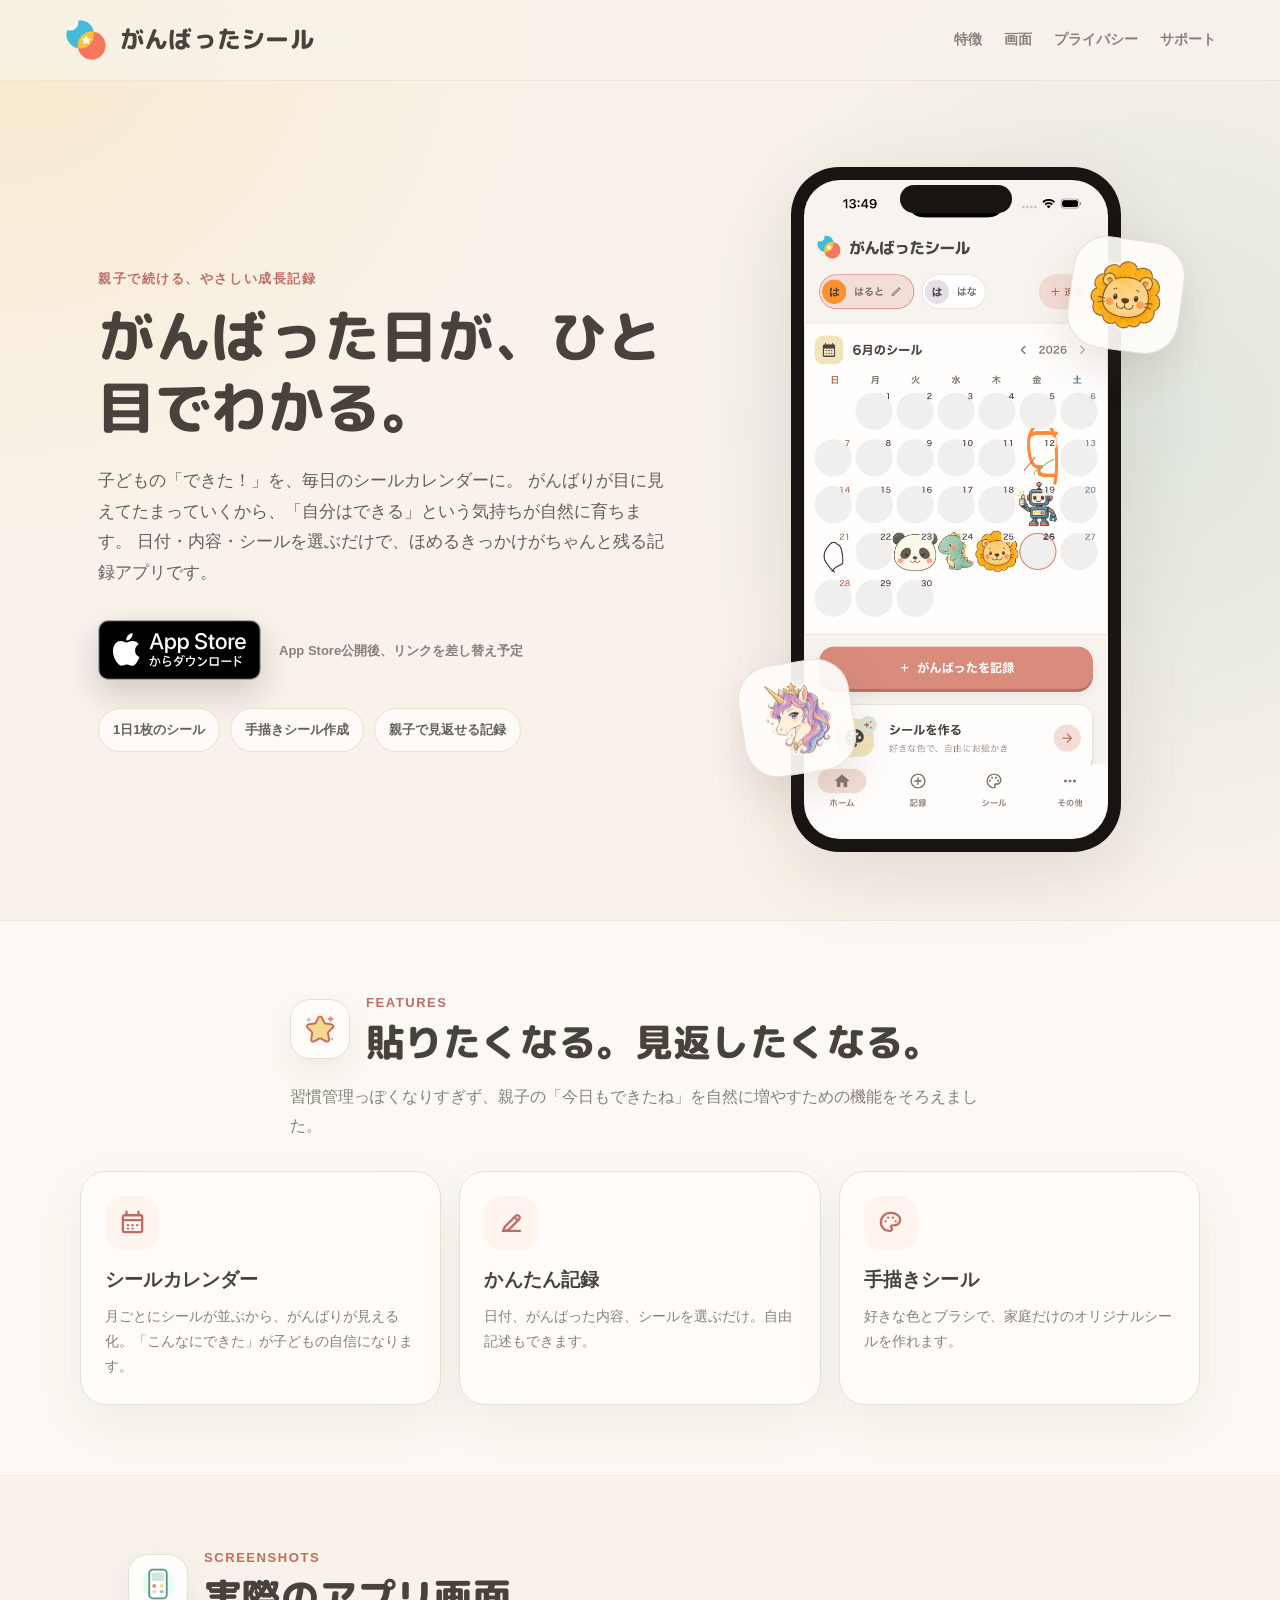
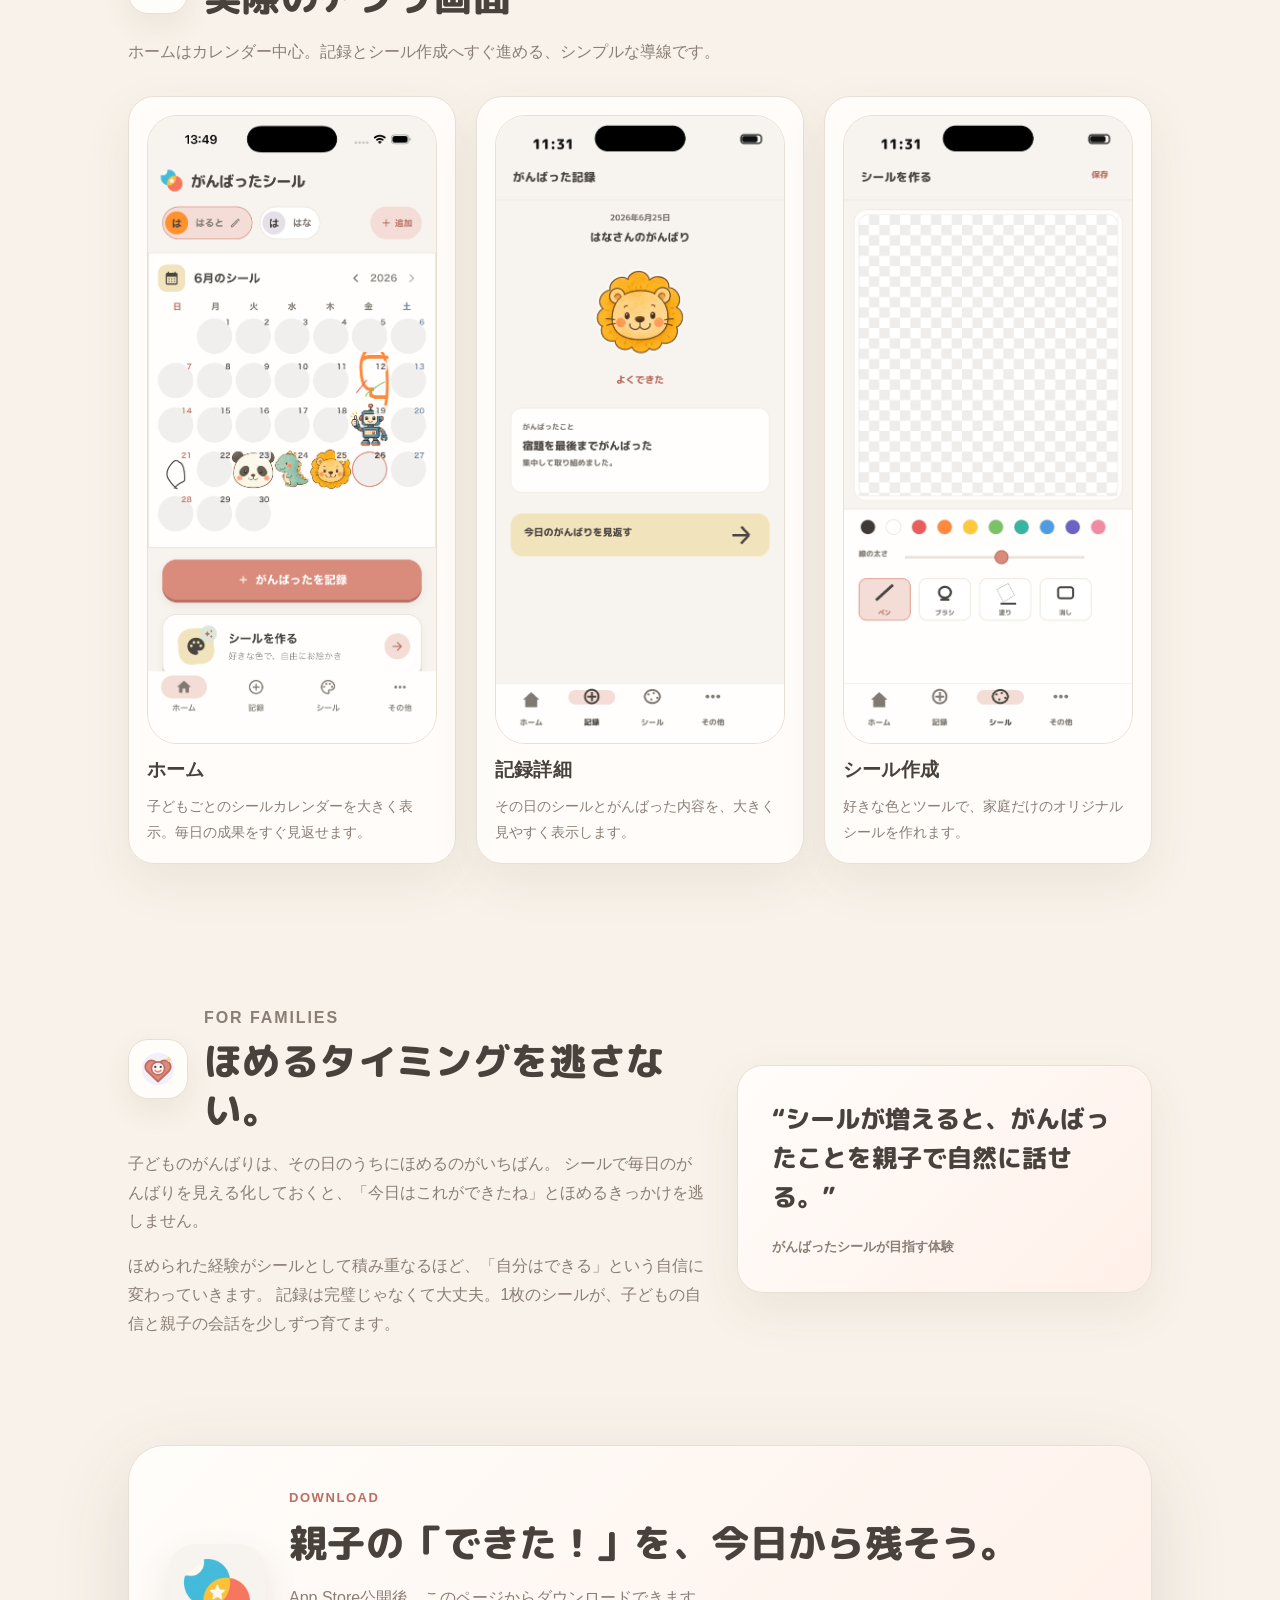
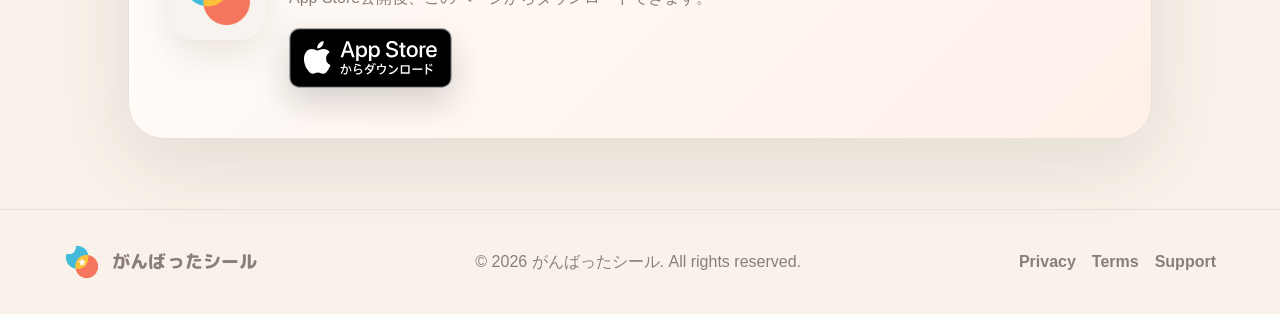
==== commit 7a5a9ed2: "[Mod] icon" ====
--- a/docs/index.html
+++ b/docs/index.html
@@ -66,17 +66,21 @@
 
     <section class="section section--soft" id="features">
       <div class="section-heading">
-        <span class="section-icon section-icon--coral" aria-hidden="true">
-          <svg viewBox="0 0 32 32" fill="none">
-            <circle cx="16" cy="16" r="13" fill="#fff4ee"/>
-            <path d="M14.6 6.7a1.6 1.6 0 0 1 2.8 0l2.3 4.5a.8.8 0 0 0 .6.4l5 .7a1.6 1.6 0 0 1 .9 2.7l-3.6 3.5a.8.8 0 0 0-.2.7l.8 5a1.6 1.6 0 0 1-2.3 1.7l-4.4-2.4a.8.8 0 0 0-.8 0l-4.4 2.4a1.6 1.6 0 0 1-2.3-1.7l.8-5a.8.8 0 0 0-.2-.7l-3.6-3.5a1.6 1.6 0 0 1 .9-2.7l5-.7a.8.8 0 0 0 .6-.4l2.3-4.5Z" fill="#f4d98f" stroke="#be6d63" stroke-width="1.5" stroke-linejoin="round"/>
-            <path d="M24.5 6.5v3M23 8h3" stroke="#df897d" stroke-width="1.5" stroke-linecap="round"/>
-            <circle cx="7" cy="8.5" r="1.3" fill="#9fc7bd"/>
-            <circle cx="25.5" cy="24" r="1.1" fill="#9fc7bd"/>
-          </svg>
-        </span>
-        <p class="eyebrow">Features</p>
-        <h2>貼りたくなる。見返したくなる。</h2>
+        <div class="section-heading-top">
+          <span class="section-icon section-icon--coral" aria-hidden="true">
+            <svg viewBox="0 0 32 32" fill="none">
+              <circle cx="16" cy="16" r="13" fill="#fff4ee"/>
+              <path d="M14.6 6.7a1.6 1.6 0 0 1 2.8 0l2.3 4.5a.8.8 0 0 0 .6.4l5 .7a1.6 1.6 0 0 1 .9 2.7l-3.6 3.5a.8.8 0 0 0-.2.7l.8 5a1.6 1.6 0 0 1-2.3 1.7l-4.4-2.4a.8.8 0 0 0-.8 0l-4.4 2.4a1.6 1.6 0 0 1-2.3-1.7l.8-5a.8.8 0 0 0-.2-.7l-3.6-3.5a1.6 1.6 0 0 1 .9-2.7l5-.7a.8.8 0 0 0 .6-.4l2.3-4.5Z" fill="#f4d98f" stroke="#be6d63" stroke-width="1.5" stroke-linejoin="round"/>
+              <path d="M24.5 6.5v3M23 8h3" stroke="#df897d" stroke-width="1.5" stroke-linecap="round"/>
+              <circle cx="7" cy="8.5" r="1.3" fill="#9fc7bd"/>
+              <circle cx="25.5" cy="24" r="1.1" fill="#9fc7bd"/>
+            </svg>
+          </span>
+          <div class="section-heading-text">
+            <p class="eyebrow">Features</p>
+            <h2>貼りたくなる。見返したくなる。</h2>
+          </div>
+        </div>
         <p>
           習慣管理っぽくなりすぎず、親子の「今日もできたね」を自然に増やすための機能をそろえました。
         </p>
@@ -119,19 +123,23 @@
 
     <section class="section" id="screens">
       <div class="section-heading">
-        <span class="section-icon section-icon--mint" aria-hidden="true">
-          <svg viewBox="0 0 32 32" fill="none">
-            <circle cx="16" cy="16" r="13" fill="#eafaf5"/>
-            <rect x="9" y="4.5" width="14" height="23" rx="3" fill="#fffdfa" stroke="#5f9488" stroke-width="1.5"/>
-            <rect x="11" y="7" width="10" height="6.5" rx="1.6" fill="#cfe6df"/>
-            <circle cx="13" cy="17.5" r="1.5" fill="#df897d"/>
-            <circle cx="19" cy="17.5" r="1.5" fill="#f4d98f"/>
-            <circle cx="13" cy="22" r="1.5" fill="#dcd5e8"/>
-            <circle cx="19" cy="22" r="1.5" fill="#9fc7bd"/>
-          </svg>
-        </span>
-        <p class="eyebrow">Screenshots</p>
-        <h2>実際のアプリ画面</h2>
+        <div class="section-heading-top">
+          <span class="section-icon section-icon--mint" aria-hidden="true">
+            <svg viewBox="0 0 32 32" fill="none">
+              <circle cx="16" cy="16" r="13" fill="#eafaf5"/>
+              <rect x="9" y="4.5" width="14" height="23" rx="3" fill="#fffdfa" stroke="#5f9488" stroke-width="1.5"/>
+              <rect x="11" y="7" width="10" height="6.5" rx="1.6" fill="#cfe6df"/>
+              <circle cx="13" cy="17.5" r="1.5" fill="#df897d"/>
+              <circle cx="19" cy="17.5" r="1.5" fill="#f4d98f"/>
+              <circle cx="13" cy="22" r="1.5" fill="#dcd5e8"/>
+              <circle cx="19" cy="22" r="1.5" fill="#9fc7bd"/>
+            </svg>
+          </span>
+          <div class="section-heading-text">
+            <p class="eyebrow">Screenshots</p>
+            <h2>実際のアプリ画面</h2>
+          </div>
+        </div>
         <p>ホームはカレンダー中心。記録とシール作成へすぐ進める、シンプルな導線です。</p>
       </div>
       <div class="screenshot-grid">
@@ -161,18 +169,22 @@
 
     <section class="section section--split">
       <div>
-        <span class="section-icon section-icon--lavender" aria-hidden="true">
-          <svg viewBox="0 0 32 32" fill="none">
-            <circle cx="16" cy="16" r="13" fill="#f3f0fa"/>
-            <path d="M16 26 7 17.4a5 5 0 0 1 7.1-7l1.9 1.9 1.9-1.9a5 5 0 0 1 7.1 7L16 26Z" fill="#df897d" stroke="#be6d63" stroke-width="1.4" stroke-linejoin="round"/>
-            <circle cx="16" cy="15.5" r="5.2" fill="#fff4ee" stroke="#be6d63" stroke-width="1.3"/>
-            <path d="M13.8 14.3h.01M18.2 14.3h.01" stroke="#49413c" stroke-width="1.8" stroke-linecap="round"/>
-            <path d="M13.7 17.2a3 3 0 0 0 4.6 0" stroke="#df897d" stroke-width="1.4" stroke-linecap="round"/>
-            <path d="M24.5 7v2.6M23.2 8.3h2.6" stroke="#f4d98f" stroke-width="1.6" stroke-linecap="round"/>
-          </svg>
-        </span>
-        <p class="eyebrow">For families</p>
-        <h2>ほめるタイミングを逃さない。</h2>
+        <div class="section-heading-top">
+          <span class="section-icon section-icon--lavender" aria-hidden="true">
+            <svg viewBox="0 0 32 32" fill="none">
+              <circle cx="16" cy="16" r="13" fill="#f3f0fa"/>
+              <path d="M16 26 7 17.4a5 5 0 0 1 7.1-7l1.9 1.9 1.9-1.9a5 5 0 0 1 7.1 7L16 26Z" fill="#df897d" stroke="#be6d63" stroke-width="1.4" stroke-linejoin="round"/>
+              <circle cx="16" cy="15.5" r="5.2" fill="#fff4ee" stroke="#be6d63" stroke-width="1.3"/>
+              <path d="M13.8 14.3h.01M18.2 14.3h.01" stroke="#49413c" stroke-width="1.8" stroke-linecap="round"/>
+              <path d="M13.7 17.2a3 3 0 0 0 4.6 0" stroke="#df897d" stroke-width="1.4" stroke-linecap="round"/>
+              <path d="M24.5 7v2.6M23.2 8.3h2.6" stroke="#f4d98f" stroke-width="1.6" stroke-linecap="round"/>
+            </svg>
+          </span>
+          <div class="section-heading-text">
+            <p class="eyebrow">For families</p>
+            <h2>ほめるタイミングを逃さない。</h2>
+          </div>
+        </div>
         <p>
           子どものがんばりは、その日のうちにほめるのがいちばん。
           シールで毎日のがんばりを見える化しておくと、「今日はこれができたね」とほめるきっかけを逃しません。
--- a/docs/styles.css
+++ b/docs/styles.css
@@ -288,12 +288,28 @@
   margin-bottom: 30px;
 }
 
+.section-heading-top {
+  display: flex;
+  align-items: center;
+  gap: 16px;
+  margin-bottom: 16px;
+}
+
+.section-heading-text {
+  display: flex;
+  flex-direction: column;
+}
+
+.section-heading-text .eyebrow {
+  margin-bottom: 4px;
+}
+
 .section-icon {
   display: inline-grid;
   place-items: center;
+  flex-shrink: 0;
   width: 60px;
   height: 60px;
-  margin-bottom: 16px;
   background: var(--surface);
   border: 1px solid var(--line);
   border-radius: 20px;
